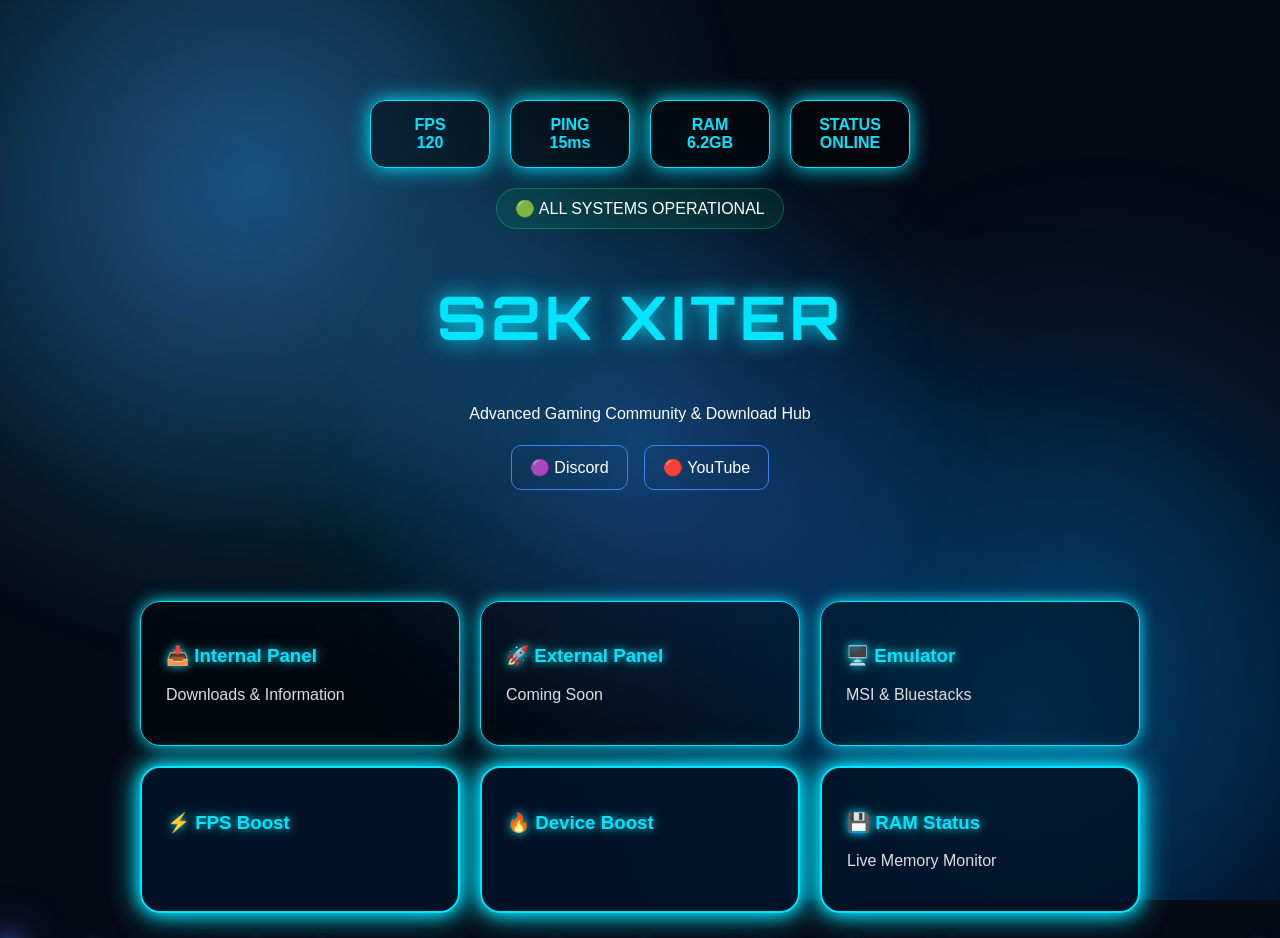
==== index.html @ b4c3b396 "Update index.html" ====
<!doctype html><html><head>
<meta name='viewport' content='width=device-width,initial-scale=1'>
<link rel='stylesheet' href='css/style.css'>
  <link href="https://fonts.googleapis.com/css2?family=Orbitron:wght@700&display=swap" rel="stylesheet">
<title>S2K XITER</title></head><body><div id='loader'><h1>S2K XITER</h1></div><div class='live-bg'></div>
<div class='bg'></div>
<section class='hero'> 
<div class="gaming-stats">

<div class="stat-box">
FPS<br>120
</div>

<div class="stat-box">
PING<br>15ms
</div>

<div class="stat-box">
RAM<br>6.2GB
</div>

<div class="stat-box">
STATUS<br>ONLINE
</div>

</div>
<div class='status'>🟢 ALL SYSTEMS OPERATIONAL</div>
<h1 class="hero-title" style="font-family:'Orbitron',sans-serif;font-size:60px;letter-spacing:4px;color:#00e5ff;text-shadow:0 0 20px #00e5ff;">
S2K XITER
</h1>
<p>Advanced Gaming Community & Download Hub</p>
<div class='buttons'>
<a href="https://discord.gg/....">🟣 Discord</a>
<a href="https://www.youtube.com/@s2k_xit2008">🔴 YouTube</a>
</div>
</section>
<div class='cards'>
<a class='card' href='internal-panel.html'><h3>📥 Internal Panel</h3><p>Downloads & Information</p></a>
<a class='card' href='external-panel.html'><h3>🚀 External Panel</h3><p>Coming Soon</p></a>
<a class='card' href='emulator.html'><h3>🖥️ Emulator</h3><p>MSI & Bluestacks</p></a>
<a class='card' href='fps-boost.html'><h3>⚡ FPS Boost</h3></a>
<a class='card' href='device-boost.html'><h3>🔥 Device Boost</h3></a>
<a class='card' href='ram-status.html'>
    <h3>💾 RAM Status</h3>
    <p>Live Memory Monitor</p>
</a>
</div>
<script src='js/particles.js'></script><script src='js/premium.js'></script><script src='js/parallax.js'></script>
</body></html>
---- css/style.css ----
*{box-sizing:border-box}body{margin:0;font-family:Arial;background:#060b16;color:#fff}
.bg{position:fixed;inset:0;background:radial-gradient(circle at center,rgba(0,140,255,.15),transparent 45%);animation:pulse 6s infinite;z-index:-1}
header{text-align:center;padding:40px 20px}.logo{max-width:220px}
.badge{display:inline-block;padding:8px 14px;border:1px solid #3b82f6;border-radius:20px}
.buttons a,.card{transition:.3s}
.buttons a{display:inline-block;margin:6px;padding:12px 18px;border:1px solid #3b82f6;border-radius:10px;color:#fff;text-decoration:none}
.cards{display:grid;grid-template-columns:repeat(auto-fit,minmax(220px,1fr));gap:20px;padding:25px;max-width:1200px;margin:auto}
.card{background:rgba(20,30,60,.75);border:1px solid #00e5ff;border-radius:18px;padding:24px;text-decoration:none;color:#fff;box-shadow:0 0 40px #00e5ff,0 0 80px #00e5ff}
.card:hover,.buttons a:hover{transform:translateY(-5px);box-shadow:0 0 40px #00e5ff,0 0 80px #00e5ff}
.wrap{max-width:1000px;margin:auto;padding:20px}.panel{width:100%;border-radius:16px}
@keyframes pulse{50%{transform:scale(1.08)}}


.hero{padding:80px 20px;text-align:center}
.hero-title{text-shadow:0 0 10px #4f7cff,0 0 30px #4f7cff,0 0 60px #4f7cff;font-size:64px}
.status{display:inline-block;padding:10px 18px;border-radius:50px;border:1px solid rgba(0,255,100,.3);background:rgba(0,255,100,.08)}
body:before{content:"";position:fixed;inset:0;background:
radial-gradient(circle at 20% 20%,rgba(79,124,255,.15),transparent 30%),
radial-gradient(circle at 80% 80%,rgba(79,124,255,.12),transparent 30%);
animation:floatGlow 8s ease-in-out infinite;z-index:-1}
@keyframes floatGlow{50%{transform:scale(1.08)}}
.card:hover{transform:translateY(-10px) scale(1.02)}


/* Premium mouse hover effects */
.card{
    position:relative;
    overflow:hidden;
}
.card::before{
    content:"";
    position:absolute;
    top:-50%;
    left:-50%;
    width:200%;
    height:200%;
    background:linear-gradient(45deg,transparent,rgba(79,124,255,.25),transparent);
    opacity:0;
    transition:.5s;
}
.card:hover{
    transform:translateY(-12px) scale(1.03);
    box-shadow:0 0 20px rgba(79,124,255,.5),0 0 40px rgba(79,124,255,.35),0 0 80px rgba(79,124,255,.2);
}
.card:hover::before{
    opacity:1;
    animation:shine 1.2s linear;
}
.buttons a:hover{
    transform:translateY(-4px);
    background:#4f7cff;
    box-shadow:0 0 15px #4f7cff,0 0 30px #4f7cff,0 0 60px rgba(79,124,255,.5);
}
@keyframes shine{
    0%{transform:translateX(-100%) rotate(45deg);}
    100%{transform:translateX(100%) rotate(45deg);}
}


/* Live animated background */
.live-bg{
    position:fixed;
    top:0;left:0;
    width:100%;height:100%;
    z-index:-1;
    background:
      radial-gradient(circle at 20% 20%, rgba(79,124,255,.25), transparent 30%),
      radial-gradient(circle at 80% 80%, rgba(0,183,255,.20), transparent 30%),
      radial-gradient(circle at 50% 50%, rgba(79,124,255,.15), transparent 40%);
    animation:liveBackground 12s ease-in-out infinite alternate;
}
@keyframes liveBackground{
  0%{transform:scale(1) translate(0,0);}
  50%{transform:scale(1.15) translate(-20px,-20px);}
  100%{transform:scale(1.05) translate(20px,20px);}
}

.particle{position:fixed;width:4px;height:4px;border-radius:50%;background:#4f7cff;
box-shadow:0 0 12px #4f7cff;pointer-events:none;animation:floatP 12s linear infinite}
@keyframes floatP{from{transform:translateY(100vh)}to{transform:translateY(-120px)}}
.nav-glow{animation:navPulse 3s infinite}
@keyframes navPulse{50%{filter:drop-shadow(0 0 12px #4f7cff)}}


/* Loading screen */
#loader{position:fixed;inset:0;background:#050914;display:flex;align-items:center;justify-content:center;z-index:9999;flex-direction:column}
#loader h1{color:#4f7cff;text-shadow:0 0 20px #4f7cff;animation:pulseLogo 1.5s infinite}
@keyframes pulseLogo{50%{transform:scale(1.08)}}

/* Mouse orb */
#orb{position:fixed;width:18px;height:18px;border-radius:50%;background:#4f7cff;
box-shadow:0 0 25px #4f7cff,0 0 50px #4f7cff;pointer-events:none;z-index:9998}

/* Navbar */
.navbar{display:flex;justify-content:center;gap:15px;padding:15px;backdrop-filter:blur(10px)}
.navbar a{color:white;text-decoration:none;padding:10px 16px;border:1px solid rgba(79,124,255,.4);border-radius:10px}
.navbar a:hover{box-shadow:0 0 20px #4f7cff}

/* Page transitions */
body{animation:fadeIn .7s ease}
@keyframes fadeIn{from{opacity:0}to{opacity:1}}

.card h3{transition:.3s}
.card:hover h3{transform:scale(1.05)}


/* Premium 3D Parallax Background */
.parallax-bg{
 position:fixed;
 inset:0;
 z-index:-2;
 overflow:hidden;
 perspective:1000px;
}
.layer{
 position:absolute;
 inset:-10%;
 background-repeat:no-repeat;
 background-size:cover;
 opacity:.35;
 will-change:transform;
}
.layer1{
 background:radial-gradient(circle at 20% 30%, rgba(79,124,255,.35), transparent 30%);
}
.layer2{
 background:radial-gradient(circle at 80% 60%, rgba(0,200,255,.25), transparent 30%);
}
.layer3{
 background:radial-gradient(circle at 50% 50%, rgba(120,80,255,.20), transparent 35%);
}


/* Neon Upgrade Cards */
.card:nth-child(4),
.card:nth-child(5){
    background: rgba(0,20,40,0.9);
    border: 2px solid #00e5ff;
    box-shadow: 0 0 15px #00e5ff,
                0 0 30px #00e5ff;
}

.card:nth-child(4):hover,
.card:nth-child(5):hover{
    transform: translateY(-10px) scale(1.05);
    box-shadow: 0 0 25px #00e5ff,
                0 0 50px #00e5ff;
}

.card:nth-child(4) h3,
.card:nth-child(5) h3{
    color: #00e5ff;
    text-shadow: 0 0 10px #00e5ff;
}

/* RAM STATUS NEON */
.card:nth-child(6){
    background: rgba(0,20,40,0.9);
    border: 2px solid #00e5ff;
    box-shadow: 0 0 15px #00e5ff,
                0 0 30px #00e5ff;
}

.card:nth-child(6):hover{
    transform: translateY(-10px) scale(1.05);
    box-shadow: 0 0 25px #00e5ff,
                0 0 50px #00e5ff;
}

.card:nth-child(6) h3{
    color: #00e5ff;
    text-shadow: 0 0 10px #00e5ff;
}

.gaming-stats{
display:flex;
justify-content:center;
gap:20px;
flex-wrap:wrap;
padding:20px;
}

.stat-box{
background:rgba(0,0,0,.45);
border:1px solid #00e5ff;
padding:15px 25px;
border-radius:15px;
color:#00e5ff;
font-weight:bold;
box-shadow:0 0 20px #00e5ff;
text-align:center;
min-width:120px;
}

body::before{
    content:"";
    position:fixed;
    top:0;
    left:0;
    width:100%;
    height:100%;
    background:
    radial-gradient(circle at 20% 20%, rgba(0,255,255,.2), transparent 40%),
    radial-gradient(circle at 80% 80%, rgba(0,100,255,.2), transparent 40%),
    radial-gradient(circle at 50% 50%, rgba(0,255,255,.1), transparent 50%);
    animation: moveBg 10s ease-in-out infinite alternate;
    z-index:-1;
}

@keyframes moveBg{
    0%{
        transform:scale(1) translate(0,0);
    }
    100%{
        transform:scale(1.2) translate(-50px,-50px);
    }
}

.cards{
    display:flex;
    gap:20px;
    justify-content:center;
    flex-wrap:wrap;
}

.card{
    background:rgba(0,0,0,0.35);
    border:1px solid #00e5ff;
    border-radius:20px;
    padding:25px;
    width:320px;
    text-decoration:none;
    color:white;
    transition:0.3s;
    box-shadow:0 0 15px #00e5ff;
}

.card:hover{
    transform:translateY(-8px) scale(1.03);
    box-shadow:0 0 30px #00e5ff;
}

.card h2{
    color:#00e5ff;
    margin-bottom:10px;
}

.card p{
    color:#ddd;
}

.card h3{
    color:#00e5ff;
    text-shadow:0 0 10px #00e5ff;
}
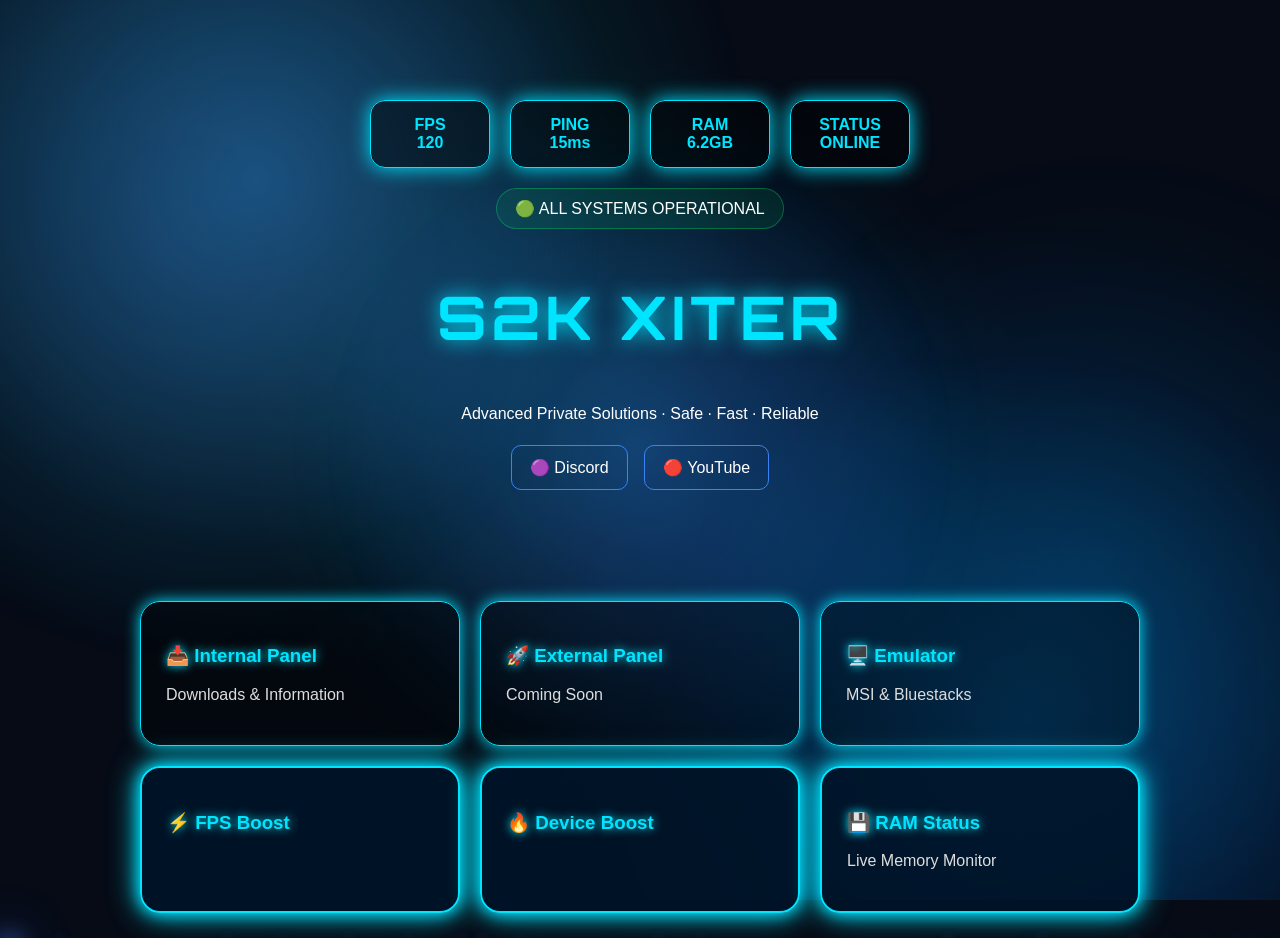
==== commit 366f0c64: "Update index.html" ====
--- a/index.html
+++ b/index.html
@@ -28,7 +28,7 @@
 <h1 class="hero-title" style="font-family:'Orbitron',sans-serif;font-size:60px;letter-spacing:4px;color:#00e5ff;text-shadow:0 0 20px #00e5ff;">
 S2K XITER
 </h1>
-<p>Advanced Gaming Community & Download Hub</p>
+<p>Advanced Private Solutions · Safe · Fast · Reliable</p>
 <div class='buttons'>
 <a href="https://discord.gg/....">🟣 Discord</a>
 <a href="https://www.youtube.com/@s2k_xit2008">🔴 YouTube</a>
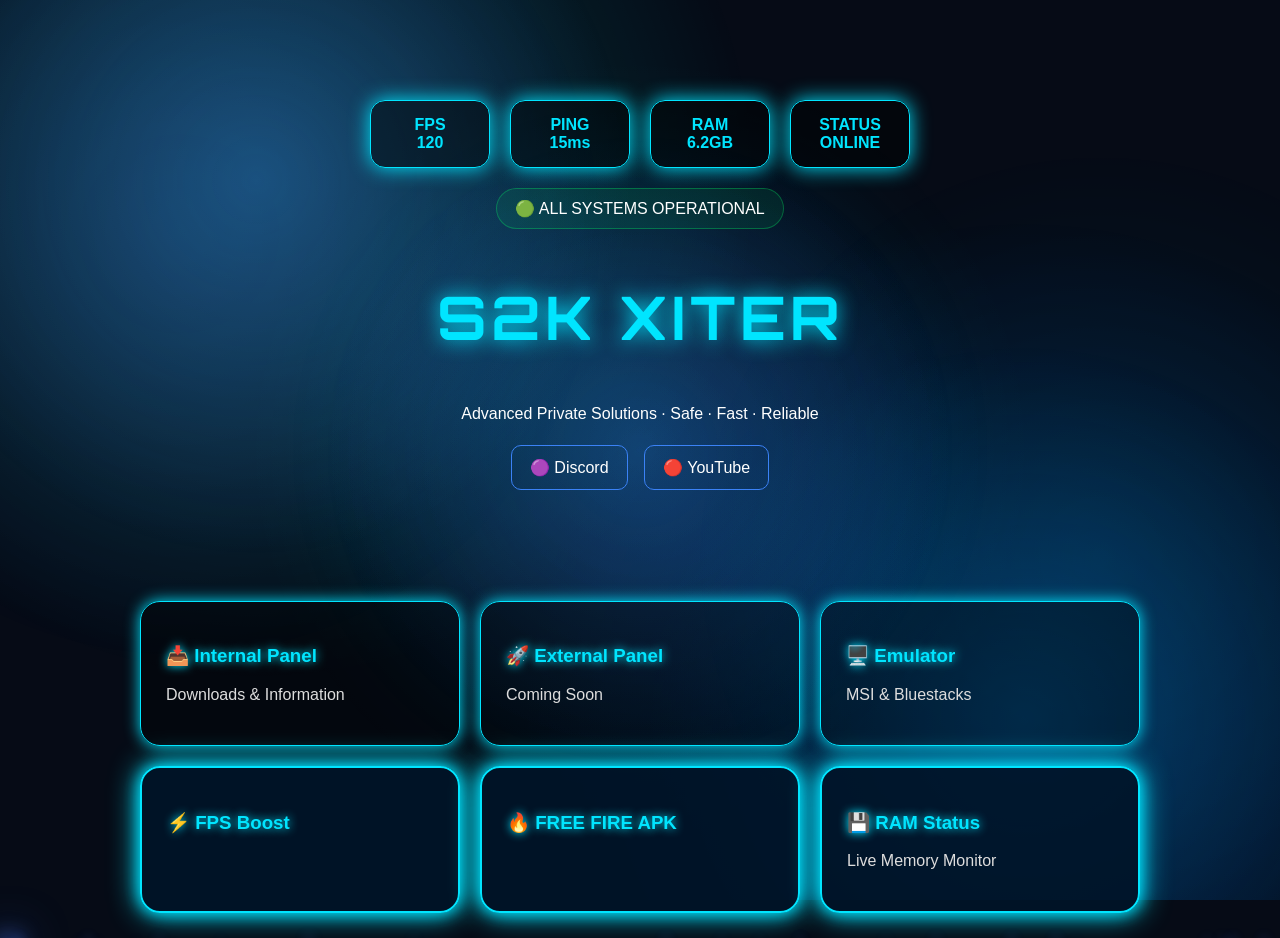
==== commit 96d16e90: "Update index.html" ====
--- a/index.html
+++ b/index.html
@@ -39,7 +39,7 @@
 <a class='card' href='external-panel.html'><h3>🚀 External Panel</h3><p>Coming Soon</p></a>
 <a class='card' href='emulator.html'><h3>🖥️ Emulator</h3><p>MSI & Bluestacks</p></a>
 <a class='card' href='fps-boost.html'><h3>⚡ FPS Boost</h3></a>
-<a class='card' href='device-boost.html'><h3>🔥 Device Boost</h3></a>
+<a class='card' href='device-boost.html'><h3>🔥 FREE FIRE APK</h3></a>
 <a class='card' href='ram-status.html'>
     <h3>💾 RAM Status</h3>
     <p>Live Memory Monitor</p>
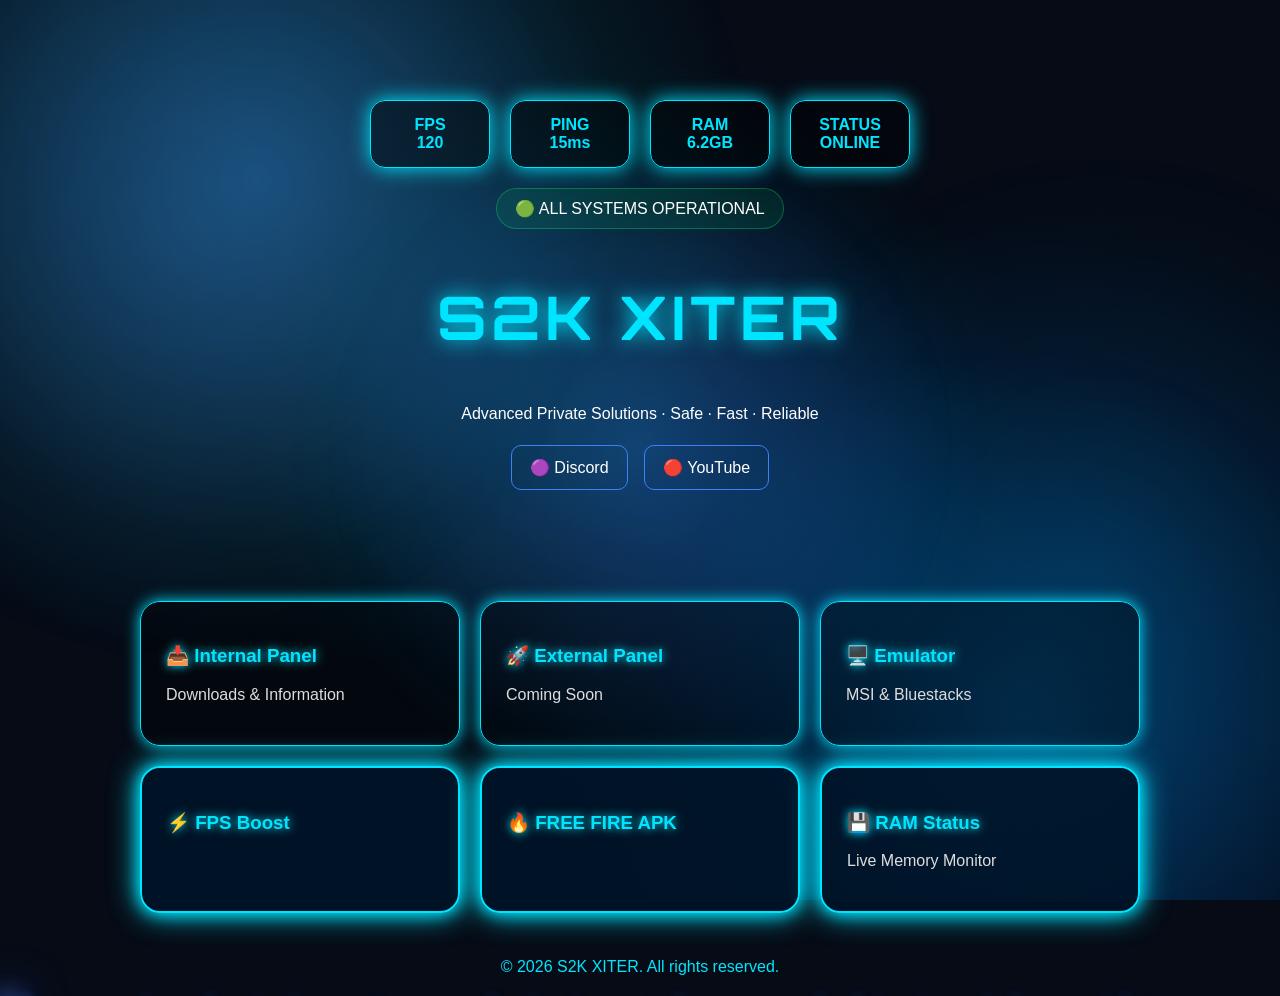
==== commit 1c285ea5: "Update index.html" ====
--- a/index.html
+++ b/index.html
@@ -45,5 +45,8 @@
     <p>Live Memory Monitor</p>
 </a>
 </div>
+  <footer style="text-align:center;padding:20px;color:#00e5ff;">
+    © 2026 S2K XITER. All rights reserved.
+</footer>
 <script src='js/particles.js'></script><script src='js/premium.js'></script><script src='js/parallax.js'></script>
 </body></html>
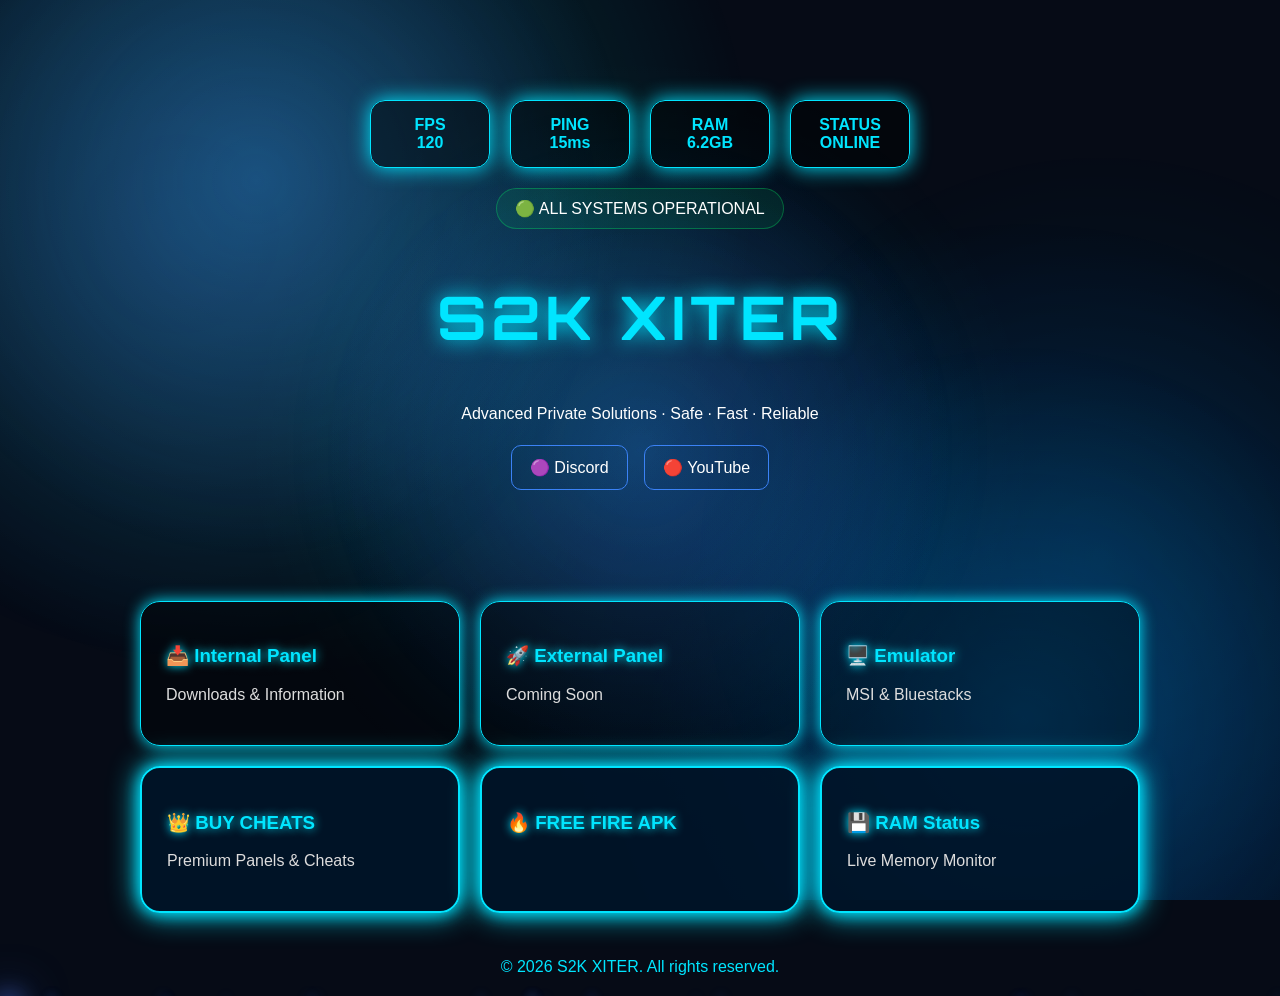
==== commit fda98606: "Update index.html" ====
--- a/index.html
+++ b/index.html
@@ -38,7 +38,7 @@
 <a class='card' href='internal-panel.html'><h3>📥 Internal Panel</h3><p>Downloads & Information</p></a>
 <a class='card' href='external-panel.html'><h3>🚀 External Panel</h3><p>Coming Soon</p></a>
 <a class='card' href='emulator.html'><h3>🖥️ Emulator</h3><p>MSI & Bluestacks</p></a>
-<a class='card' href='fps-boost.html'><h3>⚡ FPS Boost</h3></a>
+<a class='card' href='fps-boost.html'><h3>👑 BUY CHEATS</h3><p>Premium Panels & Cheats</p></a>
 <a class='card' href='device-boost.html'><h3>🔥 FREE FIRE APK</h3></a>
 <a class='card' href='ram-status.html'>
     <h3>💾 RAM Status</h3>
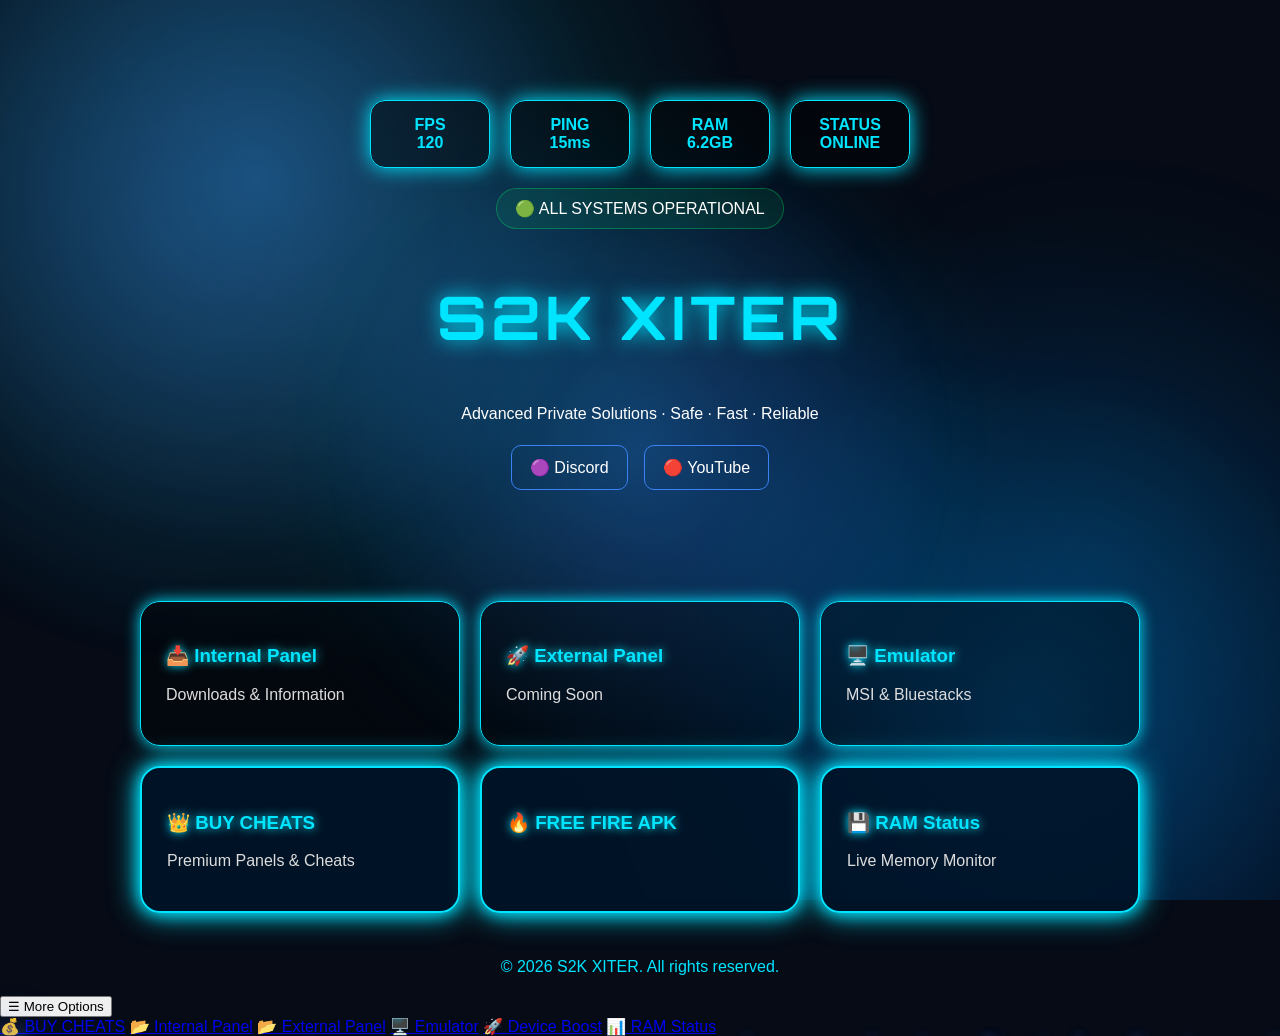
==== commit 2fea799e: "Update index.html" ====
--- a/index.html
+++ b/index.html
@@ -48,5 +48,17 @@
   <footer style="text-align:center;padding:20px;color:#00e5ff;">
     © 2026 S2K XITER. All rights reserved.
 </footer>
+  <div class="more-menu">
+    <button class="more-btn">☰ More Options</button>
+
+    <div class="more-content">
+        <a href="fps-boost.html">💰 BUY CHEATS</a>
+        <a href="internal-panel.html">📂 Internal Panel</a>
+        <a href="external-panel.html">📂 External Panel</a>
+        <a href="emulator.html">🖥️ Emulator</a>
+        <a href="device-boost.html">🚀 Device Boost</a>
+        <a href="ram-status.html">📊 RAM Status</a>
+    </div>
+</div>
 <script src='js/particles.js'></script><script src='js/premium.js'></script><script src='js/parallax.js'></script>
 </body></html>
--- a/css/style.css
+++ b/css/style.css
@@ -250,6 +250,25 @@
     color:#ddd;
 }
 
+.home-btn{
+    position: fixed;
+    top: 20px;
+    right: 20px;
+    padding: 10px 18px;
+    background: rgba(0,0,0,0.6);
+    border: 1px solid #00e5ff;
+    border-radius: 10px;
+    color: #00e5ff;
+    text-decoration: none;
+    font-weight: bold;
+    box-shadow: 0 0 10px #00e5ff;
+    z-index: 9999;
+}
+
+.home-btn:hover{
+    background: #00e5ff;
+    color: #000;
+}
 .card h3{
     color:#00e5ff;
     text-shadow:0 0 10px #00e5ff;
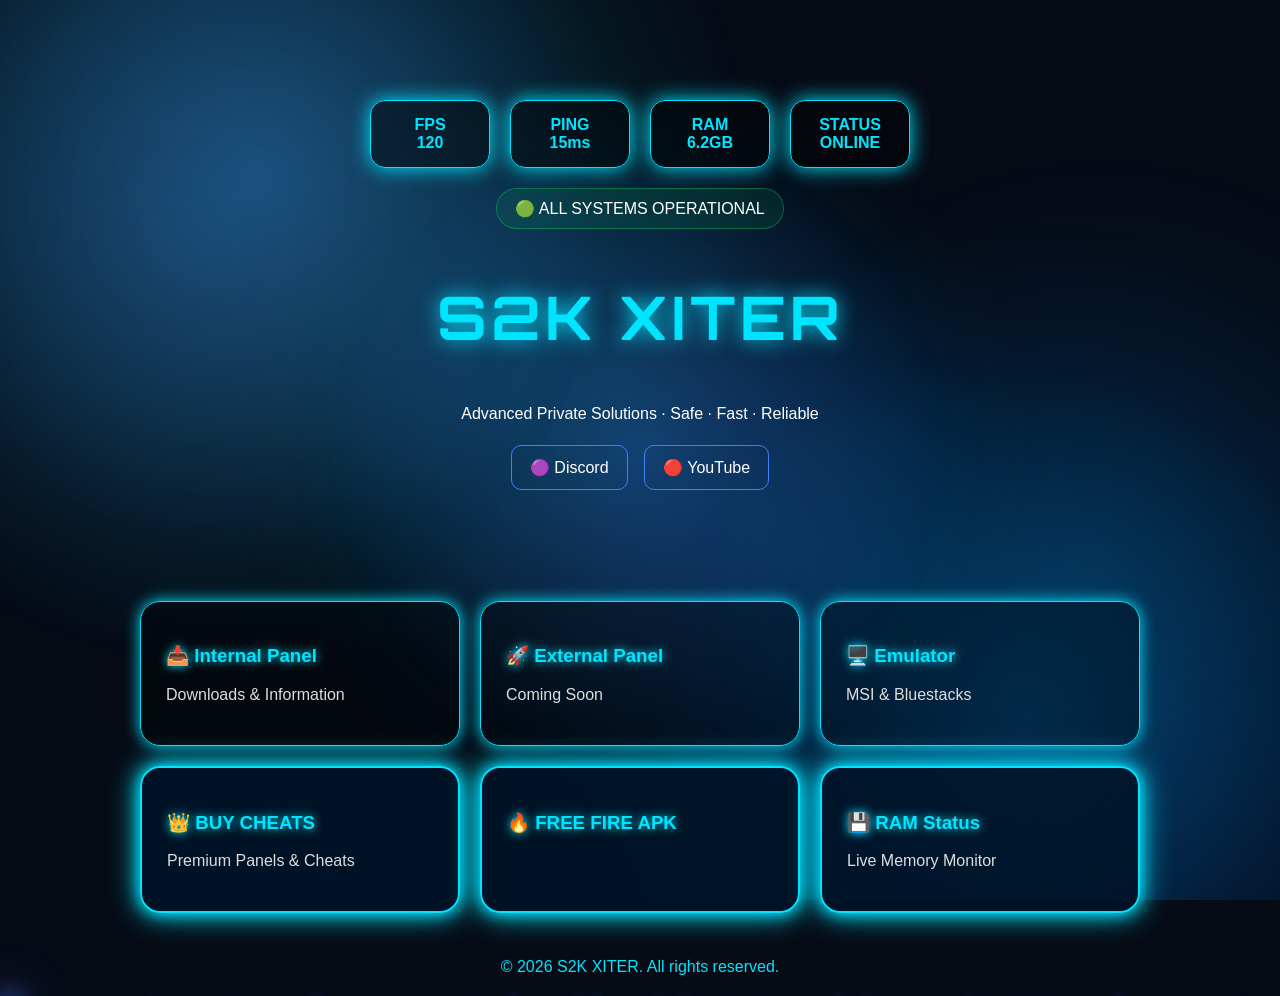
==== commit 15544030: "Update index.html" ====
--- a/index.html
+++ b/index.html
@@ -48,17 +48,5 @@
   <footer style="text-align:center;padding:20px;color:#00e5ff;">
     © 2026 S2K XITER. All rights reserved.
 </footer>
-  <div class="more-menu">
-    <button class="more-btn">☰ More Options</button>
-
-    <div class="more-content">
-        <a href="fps-boost.html">💰 BUY CHEATS</a>
-        <a href="internal-panel.html">📂 Internal Panel</a>
-        <a href="external-panel.html">📂 External Panel</a>
-        <a href="emulator.html">🖥️ Emulator</a>
-        <a href="device-boost.html">🚀 Device Boost</a>
-        <a href="ram-status.html">📊 RAM Status</a>
-    </div>
-</div>
 <script src='js/particles.js'></script><script src='js/premium.js'></script><script src='js/parallax.js'></script>
 </body></html>
--- a/css/style.css
+++ b/css/style.css
@@ -273,3 +273,20 @@
     color:#00e5ff;
     text-shadow:0 0 10px #00e5ff;
 }
+
+.more-menu{
+    position:fixed;
+    top:20px;
+    left:20px;
+    z-index:999;
+}
+
+.more-btn{
+    background:#00e5ff;
+    color:#000;
+    border:none;
+    padding:10px 15px;
+    border-radius:10px;
+    font-weight:bold;
+    cursor:pointer;
+}
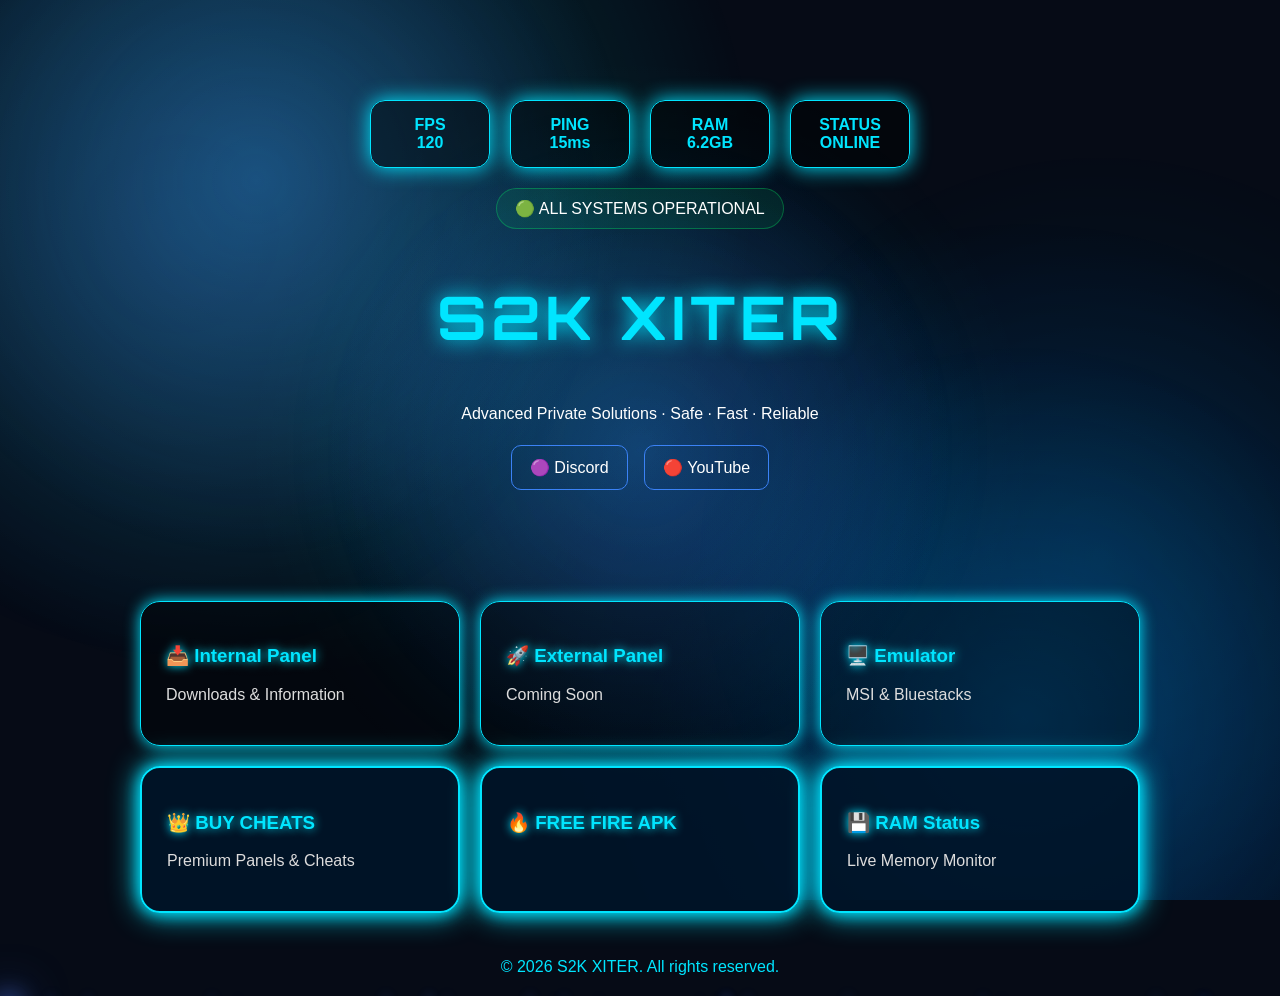
==== commit 73383d9d: "Update index.html" ====
--- a/index.html
+++ b/index.html
@@ -30,7 +30,7 @@
 </h1>
 <p>Advanced Private Solutions · Safe · Fast · Reliable</p>
 <div class='buttons'>
-<a href="https://discord.gg/....">🟣 Discord</a>
+<a href="https://discord.gg/SNsgetCyT">🟣 Discord</a>
 <a href="https://www.youtube.com/@s2k_xit2008">🔴 YouTube</a>
 </div>
 </section>
